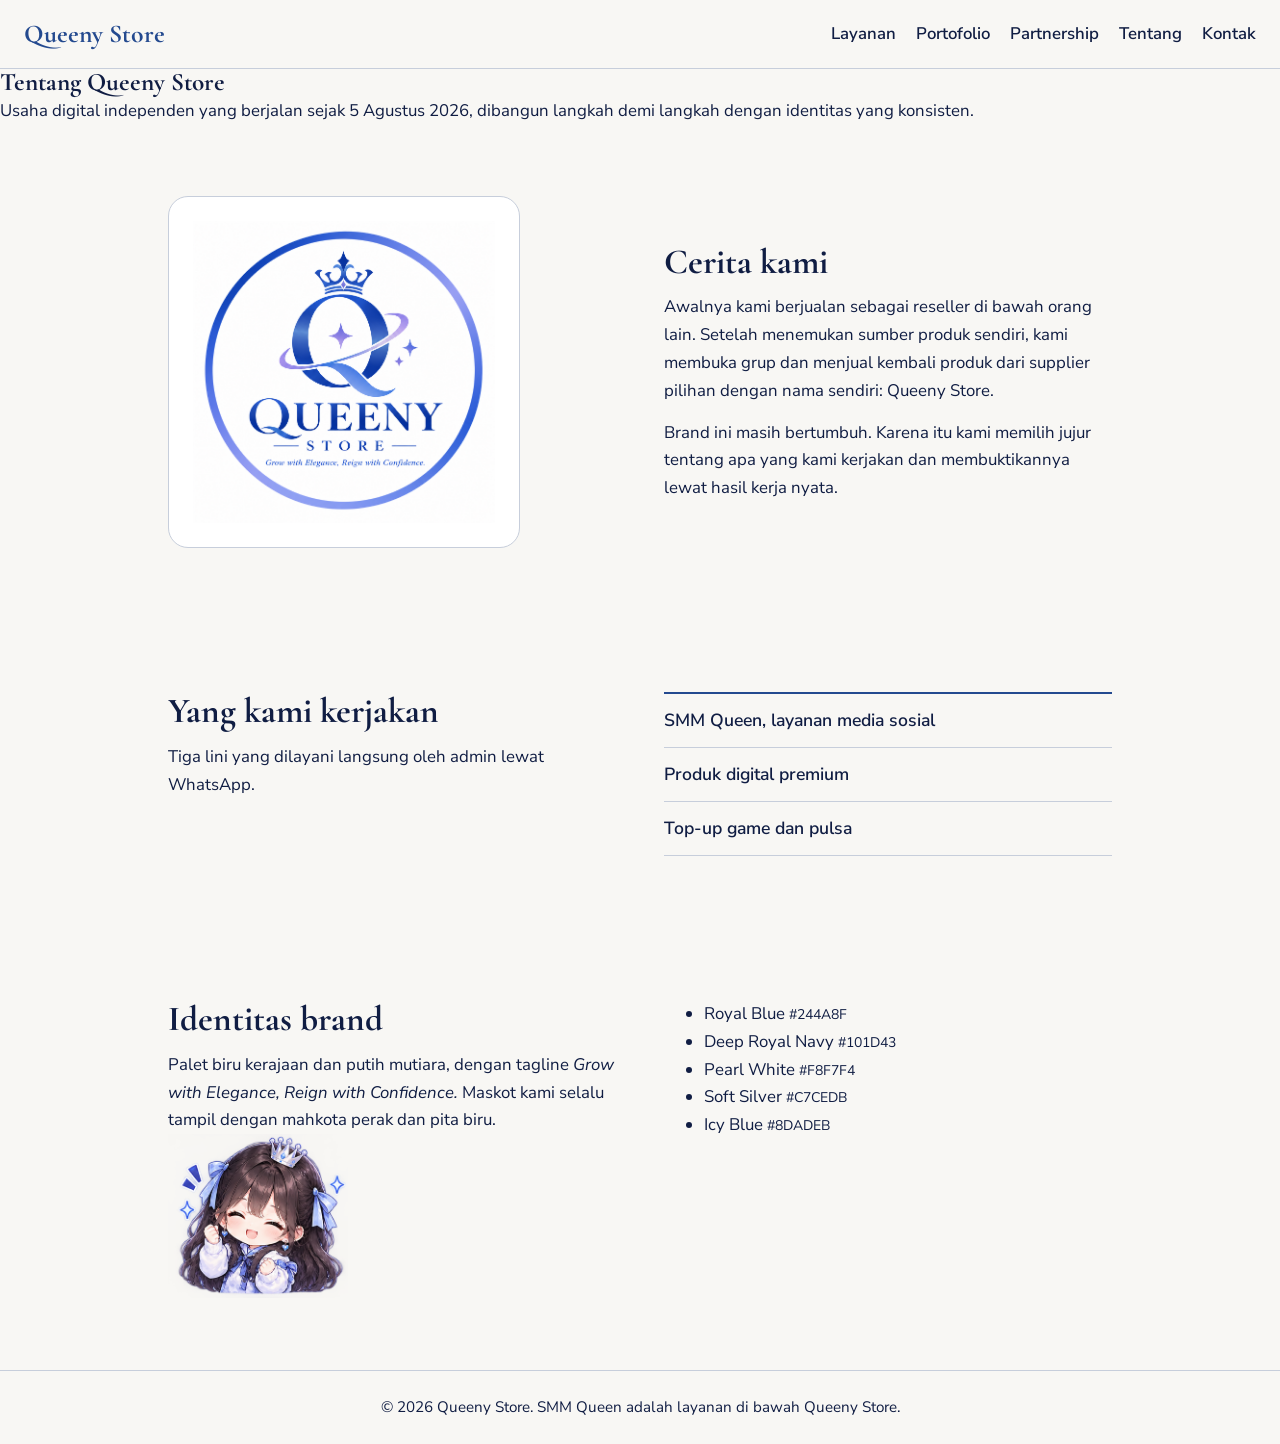
==== about.html @ 51b76607 "Create about.html" ====
<!DOCTYPE html>
<html lang="id">
<head>
  <meta charset="UTF-8">
  <meta name="viewport" content="width=device-width, initial-scale=1">
  <title>Tentang Queeny Store | SMM Queen</title>
  <meta name="description" content="Kenali Queeny Store, usaha digital independen sejak 5 Agustus 2026 dengan layanan media sosial SMM Queen, produk digital premium, dan top-up game.">
  <meta name="theme-color" content="#101D43">
  <meta property="og:title" content="Tentang Queeny Store">
  <meta property="og:description" content="Cerita, layanan, dan identitas brand Queeny Store.">
  <meta property="og:type" content="website">
  <link rel="icon" href="assets/favicon/favicon.ico" sizes="48x48">
  <link rel="icon" type="image/png" sizes="32x32" href="assets/favicon/favicon-32.png">
  <link rel="apple-touch-icon" href="assets/favicon/apple-touch-icon.png">
  <link rel="preconnect" href="https://fonts.googleapis.com">
  <link rel="preconnect" href="https://fonts.gstatic.com" crossorigin>
  <link href="https://fonts.googleapis.com/css2?family=Cormorant+Garamond:wght@600;700&family=Nunito+Sans:wght@400;600&display=swap" rel="stylesheet">
  <link rel="stylesheet" href="css/style.css">
  <link rel="stylesheet" href="css/inner.css">
</head>
<body>

  <header class="site-header">
    <a class="wordmark" href="index.html">Queeny Store</a>
    <nav aria-label="Menu utama">
      <a href="services.html">Layanan</a>
      <a href="portfolio.html">Portofolio</a>
      <a href="partnership.html">Partnership</a>
      <a href="about.html" aria-current="page">Tentang</a>
      <a href="contact.html">Kontak</a>
    </nav>
  </header>

  <main>
    <section class="page-intro">
      <h1>Tentang Queeny Store</h1>
      <p>Usaha digital independen yang berjalan sejak 5 Agustus 2026, dibangun langkah demi langkah dengan identitas yang konsisten.</p>
    </section>

    <section class="section split about">
      <div class="logo-panel">
        <img src="assets/logo/logo-queeny-store.png" alt="Logo Queeny Store: huruf Q bermahkota dengan cincin orbit dan bintang" width="320" height="320">
      </div>
      <div>
        <h2>Cerita kami</h2>
        <p>Awalnya kami berjualan sebagai reseller di bawah orang lain. Setelah menemukan sumber produk sendiri, kami membuka grup dan menjual kembali produk dari supplier pilihan dengan nama sendiri: Queeny Store.</p>
        <p>Brand ini masih bertumbuh. Karena itu kami memilih jujur tentang apa yang kami kerjakan dan membuktikannya lewat hasil kerja nyata.</p>
      </div>
    </section>

    <div class="tint">
      <section class="section split">
        <div>
          <h2>Yang kami kerjakan</h2>
          <p>Tiga lini yang dilayani langsung oleh admin lewat WhatsApp.</p>
        </div>
        <ul class="platform-list">
          <li>SMM Queen, layanan media sosial</li>
          <li>Produk digital premium</li>
          <li>Top-up game dan pulsa</li>
        </ul>
      </section>
    </div>

    <section class="section split">
      <div>
        <h2>Identitas brand</h2>
        <p>Palet biru kerajaan dan putih mutiara, dengan tagline <em>Grow with Elegance, Reign with Confidence.</em> Maskot kami selalu tampil dengan mahkota perak dan pita biru.</p>
        <img class="mascot-small" src="assets/mascot/semangat-qieeny.png" alt="Maskot Queeny Store dengan semangat" width="180" height="180" loading="lazy">
      </div>
      <ul class="swatches" aria-label="Palet warna brand">
        <li><span class="sw" style="background:#244A8F"></span>Royal Blue <small>#244A8F</small></li>
        <li><span class="sw" style="background:#101D43"></span>Deep Royal Navy <small>#101D43</small></li>
        <li><span class="sw" style="background:#F8F7F4"></span>Pearl White <small>#F8F7F4</small></li>
        <li><span class="sw" style="background:#C7CEDB"></span>Soft Silver <small>#C7CEDB</small></li>
        <li><span class="sw" style="background:#8DADEB"></span>Icy Blue <small>#8DADEB</small></li>
      </ul>
    </section>
  </main>

  <footer class="site-footer">
    <p>&copy; 2026 Queeny Store. SMM Queen adalah layanan di bawah Queeny Store.</p>
  </footer>

</body>
</html>
---- css/style.css ----
/* ===== Warna brand Queeny Store ===== */
:root {
  --navy: #101D43;
  --blue: #244A8F;
  --icy: #8DADEB;
  --silver: #C7CEDB;
  --pearl: #F8F7F4;
  --display: "Cormorant Garamond", Georgia, serif;
  --body: "Nunito Sans", system-ui, sans-serif;
}

* { box-sizing: border-box; margin: 0; }
html { scroll-behavior: smooth; scroll-padding-top: 4rem; }

body {
  font-family: var(--body);
  font-size: 1.05rem;
  line-height: 1.65;
  color: var(--navy);
  background: var(--pearl);
}

img { max-width: 100%; height: auto; display: block; }
a { color: var(--blue); }
a:focus-visible { outline: 3px solid var(--icy); outline-offset: 3px; }

h1, h2 { font-family: var(--display); line-height: 1.1; }
h2 { font-size: 2.2rem; margin-bottom: 0.75rem; }
p + p { margin-top: 0.9rem; }

/* ===== Header ===== */
.site-header {
  position: sticky; top: 0; z-index: 10;
  display: flex; flex-wrap: wrap; align-items: center; justify-content: space-between;
  gap: 0.5rem 1.5rem;
  padding: 0.8rem 1.5rem;
  background: var(--pearl);
  border-bottom: 1px solid var(--silver);
}
.wordmark {
  font-family: var(--display); font-size: 1.6rem; font-weight: 700;
  color: var(--blue); text-decoration: none;
}
.site-header nav { display: flex; gap: 1.25rem; }
.site-header nav a { color: var(--navy); text-decoration: none; font-weight: 600; }
.site-header nav a:hover { color: var(--blue); text-decoration: underline; }

/* ===== Tombol ===== */
.actions { display: flex; flex-wrap: wrap; gap: 0.75rem; margin-top: 1.5rem; }
.btn {
  display: inline-block; padding: 0.7rem 1.3rem; border-radius: 999px;
  font-weight: 600; text-decoration: none; border: 2px solid transparent;
}
.btn-light { background: var(--icy); color: var(--navy); }
.btn-light:hover { background: var(--pearl); }
.btn-outline { border-color: var(--silver); color: var(--pearl); }
.btn-outline:hover { background: rgba(248, 247, 244, 0.12); }

/* ===== Hero ===== */
.hero {
  display: grid; grid-template-columns: 1.2fr 1fr; align-items: center; gap: 2rem;
  padding: 4rem 1.5rem; background: var(--navy); color: var(--pearl);
}
.hero-text { max-width: 36rem; margin-left: auto; }
.hero h1 { font-size: clamp(2.4rem, 5.5vw, 3.8rem); font-weight: 700; margin-bottom: 1rem; }
.hero p { color: var(--silver); }
.hero-mascot { width: min(100%, 380px); margin-right: auto; }

/* ===== Bagian umum ===== */
.section {
  max-width: 62rem; margin: 0 auto; padding: 4.5rem 1.5rem;
}
.split { display: grid; grid-template-columns: 1fr 1fr; gap: 3rem; align-items: start; }
.note { color: var(--blue); font-weight: 600; }

/* Daftar platform */
.platform-list { list-style: none; padding: 0; border-top: 2px solid var(--blue); }
.platform-list li {
  padding: 0.75rem 0; border-bottom: 1px solid var(--silver);
  font-weight: 600; font-size: 1.1rem;
}

/* Tentang */
.about { align-items: center; }
.logo-panel {
  background: #fff; border: 1px solid var(--silver); border-radius: 1.25rem;
  padding: 1.5rem; max-width: 22rem;
}

/* ===== Kontak ===== */
.contact {
  display: grid; grid-template-columns: auto 1fr; align-items: center; gap: 2.5rem;
  padding: 4rem 1.5rem; background: var(--navy); color: var(--pearl);
  justify-content: center;
}
.contact img { width: 220px; }
.contact p { color: var(--silver); }
.contact .phone { color: var(--pearl); font-weight: 600; margin-top: 0.9rem; }
.contact .email { color: var(--pearl); margin-top: 0.25rem; }
.contact .email a { color: var(--icy); }

/* ===== Footer ===== */
.site-footer {
  padding: 1.5rem; text-align: center; font-size: 0.95rem;
  background: var(--pearl); border-top: 1px solid var(--silver);
}

/* ===== Layar kecil ===== */
@media (max-width: 760px) {
  /* Menu: boleh turun ke baris kedua supaya tidak terpotong */
.site-header nav { flex-wrap: wrap; gap: 0.25rem 1.1rem; }

@media (max-width: 760px) {
  .site-header { position: static; padding: 0.75rem 1.25rem; }
  .site-header nav { font-size: 0.98rem; }
  .site-header nav a { padding: 0.4rem 0; }
}
  .hero, .split, .contact { grid-template-columns: 1fr; }
  .hero { padding: 2.5rem 1.25rem; text-align: left; }
  .hero-text { margin: 0; }
  .hero-mascot { margin: 0 auto; width: min(75%, 300px); order: -1; }
  .section { padding: 3rem 1.25rem; }
  .split { gap: 1.75rem; }
  .contact img { width: 160px; margin: 0 auto; }
}
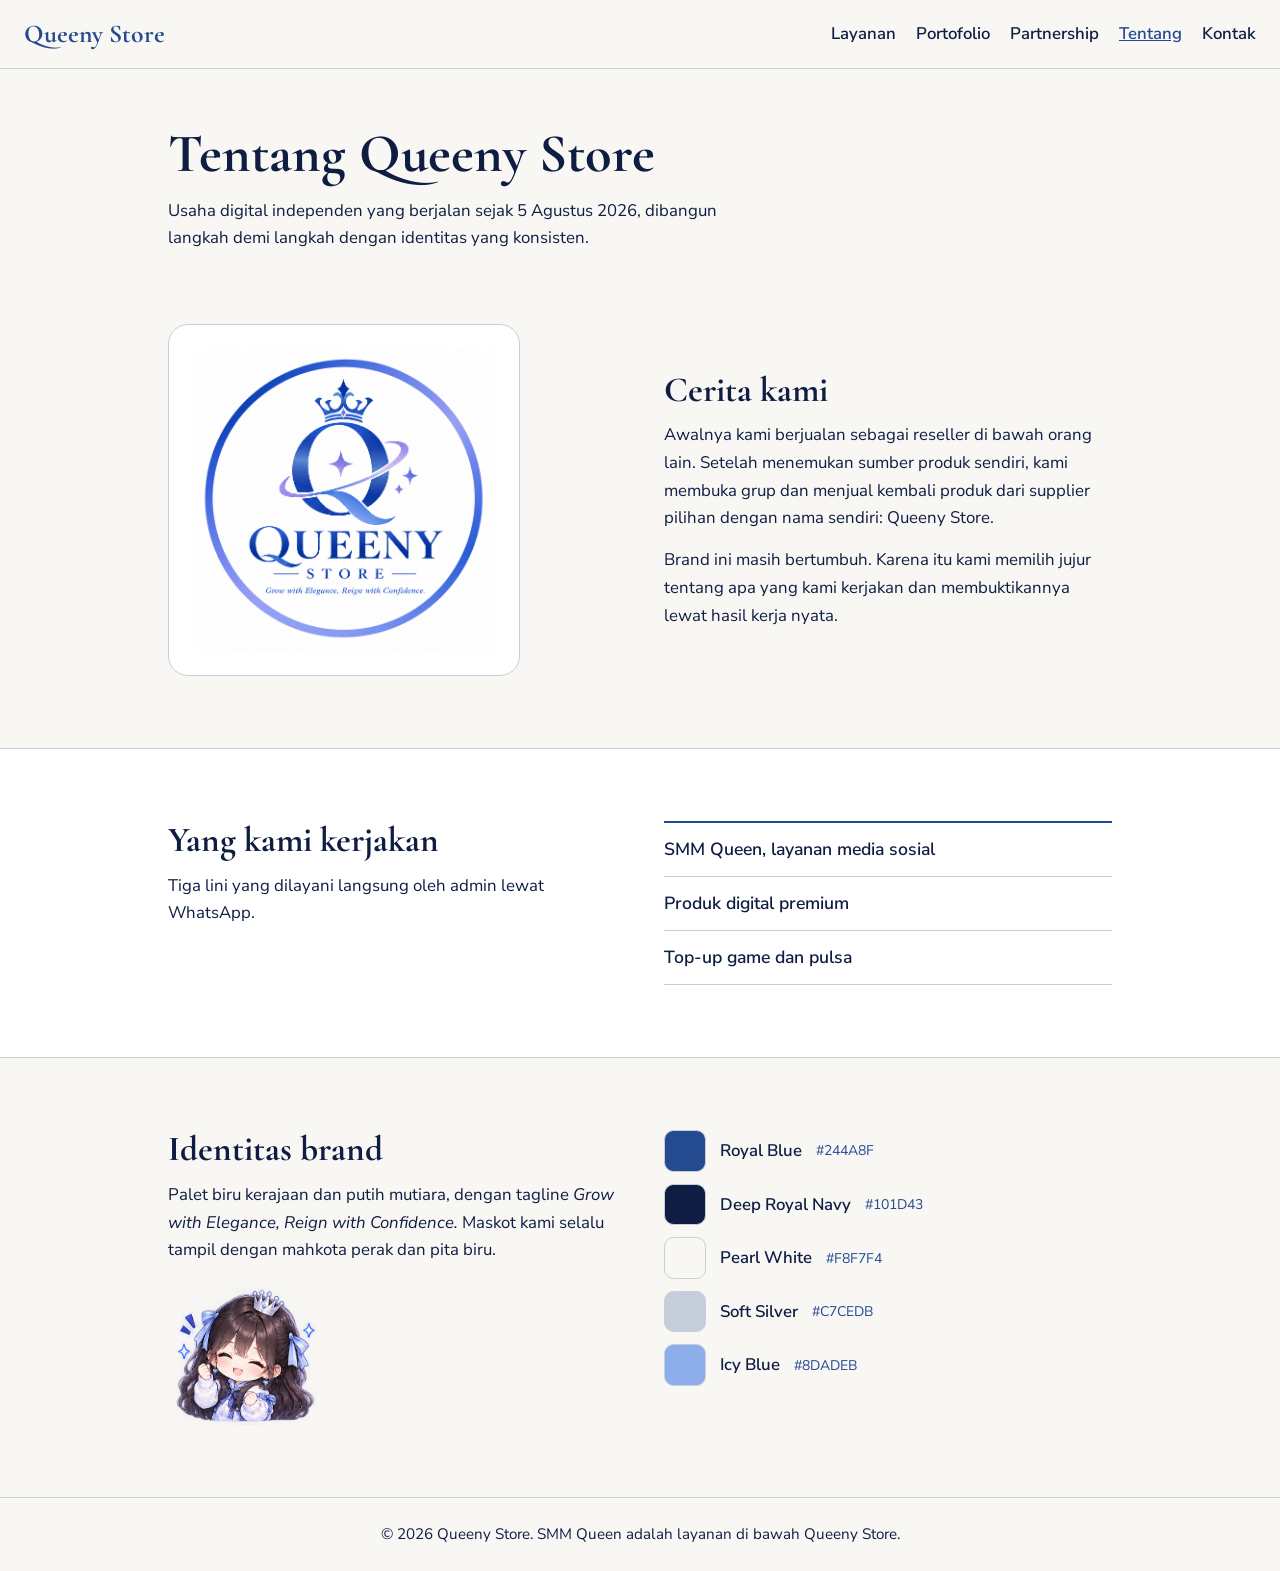
==== commit dd907e42: "Update about.html" ====
--- a/about.html
+++ b/about.html
@@ -81,6 +81,6 @@
   <footer class="site-footer">
     <p>&copy; 2026 Queeny Store. SMM Queen adalah layanan di bawah Queeny Store.</p>
   </footer>
-
+<script src="js/menu.js" defer></script>
 </body>
 </html>
--- a/css/style.css
+++ b/css/style.css
@@ -123,3 +123,46 @@
   .split { gap: 1.75rem; }
   .contact img { width: 160px; margin: 0 auto; }
 }
+
+/* ===== Menu sidebar (HP) ===== */
+.menu-toggle, .menu-overlay { display: none; }
+
+@media (max-width: 760px) {
+  .site-header { position: sticky; flex-wrap: nowrap; padding: 0.7rem 1.25rem; }
+
+  .js-menu .menu-toggle {
+    display: inline-flex; flex-direction: column; justify-content: center; gap: 5px;
+    position: relative; z-index: 40; width: 44px; height: 44px; padding: 0 10px;
+    background: none; border: 1px solid var(--silver); border-radius: 0.6rem; cursor: pointer;
+  }
+  .menu-toggle span { display: block; height: 2px; background: var(--navy); border-radius: 2px; transition: transform 0.25s, opacity 0.25s; }
+  .menu-open .menu-toggle span { background: var(--pearl); }
+  .menu-open .menu-toggle span:nth-child(1) { transform: translateY(7px) rotate(45deg); }
+  .menu-open .menu-toggle span:nth-child(2) { opacity: 0; }
+  .menu-open .menu-toggle span:nth-child(3) { transform: translateY(-7px) rotate(-45deg); }
+
+  .js-menu .site-header nav {
+    position: fixed; top: 0; right: 0; bottom: 0; z-index: 30;
+    width: min(78vw, 300px); padding: 4.5rem 1.5rem 1.5rem;
+    flex-direction: column; flex-wrap: nowrap; gap: 0;
+    background: var(--navy);
+    transform: translateX(100%); visibility: hidden;
+    transition: transform 0.25s ease, visibility 0s linear 0.25s;
+  }
+  .menu-open .site-header nav { transform: none; visibility: visible; transition: transform 0.25s ease; }
+
+  .js-menu .site-header nav a {
+    color: var(--pearl); padding: 0.85rem 0; font-size: 1.1rem; text-decoration: none;
+    border-bottom: 1px solid rgba(199, 206, 219, 0.25);
+  }
+  .js-menu .site-header nav a:hover { color: var(--icy); }
+  .js-menu .site-header nav a[aria-current="page"] { color: var(--icy); text-decoration: none; }
+
+  .menu-overlay {
+    display: block; position: fixed; inset: 0; z-index: 9;
+    background: rgba(16, 29, 67, 0.55); opacity: 0; visibility: hidden;
+    transition: opacity 0.25s, visibility 0s linear 0.25s;
+  }
+  .menu-open .menu-overlay { opacity: 1; visibility: visible; transition: opacity 0.25s; }
+  .menu-open body { overflow: hidden; }
+}
--- a/css/inner.css
+++ b/css/inner.css
@@ -0,0 +1,42 @@
+/* Gaya khusus halaman Tentang dan Kontak. Warna dan huruf memakai variabel dari style.css */
+
+.site-header nav a[aria-current="page"] { color: var(--blue); text-decoration: underline; }
+
+.page-intro { max-width: 62rem; margin: 0 auto; padding: 3.5rem 1.5rem 0; }
+.page-intro h1 { font-size: clamp(2.4rem, 5vw, 3.4rem); }
+.page-intro p { max-width: 38rem; margin-top: 0.75rem; }
+
+.tint { background: #fff; border-top: 1px solid var(--silver); border-bottom: 1px solid var(--silver); }
+.mascot-small { width: 150px; margin-top: 1.5rem; }
+.btn-blue { background: var(--blue); color: var(--pearl); cursor: pointer; font: inherit; font-weight: 600; }
+.btn-blue:hover { background: var(--navy); }
+
+/* Palet warna */
+.swatches { list-style: none; padding: 0; display: grid; gap: 0.75rem; }
+.swatches li { display: flex; align-items: center; gap: 0.9rem; font-weight: 600; }
+.swatches small { color: var(--blue); font-weight: 400; }
+.sw { width: 2.6rem; height: 2.6rem; border-radius: 0.6rem; border: 1px solid var(--silver); flex-shrink: 0; }
+
+/* Daftar kontak */
+.contact-list { list-style: none; padding: 0; border-top: 2px solid var(--blue); }
+.contact-list li { padding: 0.8rem 0; border-bottom: 1px solid var(--silver); display: flex; flex-direction: column; }
+
+/* Formulir */
+.msg-form { display: grid; gap: 0.4rem; margin-top: 1.25rem; }
+.msg-form label { font-weight: 600; margin-top: 0.6rem; }
+.msg-form input, .msg-form select, .msg-form textarea {
+  font: inherit; color: var(--navy); background: #fff;
+  padding: 0.65rem 0.8rem; border: 1px solid var(--silver); border-radius: 0.6rem;
+}
+.msg-form input:focus-visible, .msg-form select:focus-visible, .msg-form textarea:focus-visible {
+  outline: 3px solid var(--icy); outline-offset: 1px;
+}
+.msg-form button { justify-self: start; margin-top: 1rem; }
+
+@media (max-width: 760px) {
+  .page-intro { padding: 2.5rem 1.25rem 0; }
+  /* Menu boleh turun ke baris kedua dan tidak menempel di HP */
+  .site-header { position: static; padding: 0.75rem 1.25rem; }
+  .site-header nav { flex-wrap: wrap; gap: 0.25rem 1.1rem; }
+  .site-header nav a { padding: 0.4rem 0; }
+}
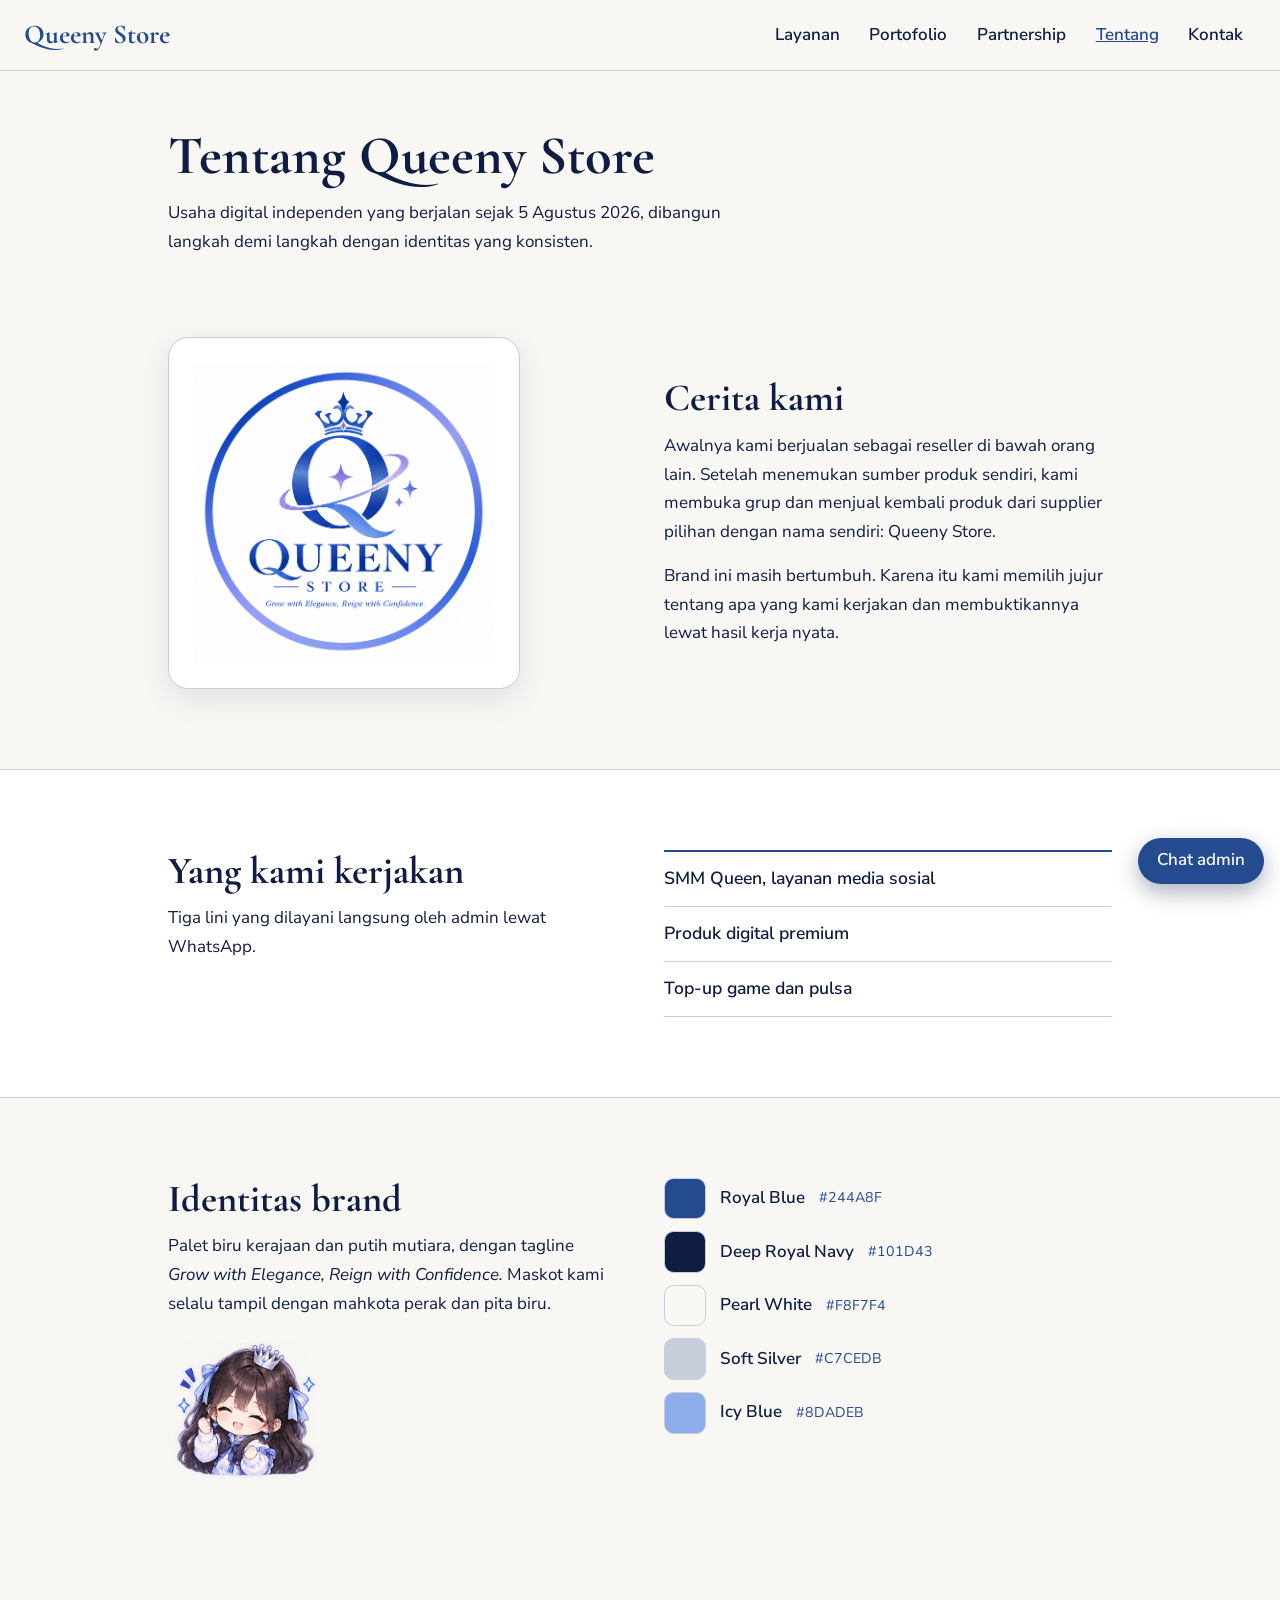
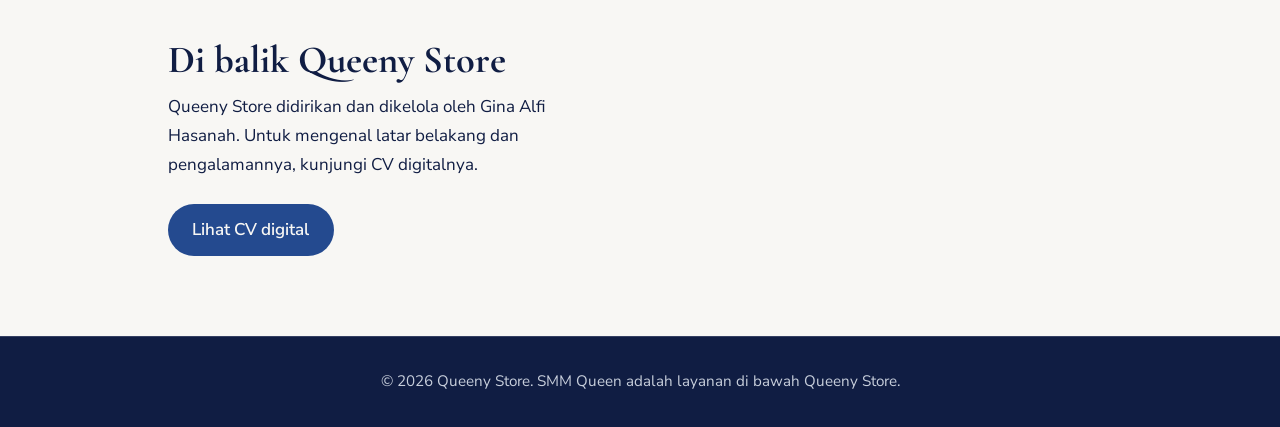
==== commit 6a72604b: "Update about.html" ====
--- a/about.html
+++ b/about.html
@@ -76,6 +76,15 @@
         <li><span class="sw" style="background:#8DADEB"></span>Icy Blue <small>#8DADEB</small></li>
       </ul>
     </section>
+    <section class="section split">
+  <div>
+    <h2>Di balik Queeny Store</h2>
+    <p>Queeny Store didirikan dan dikelola oleh Gina Alfi Hasanah. Untuk mengenal latar belakang dan pengalamannya, kunjungi CV digitalnya.</p>
+    <div class="actions">
+      <a class="btn btn-blue" href="https://digital-cv-gina-alfi-hasanah.vercel.app" target="_blank" rel="noopener">Lihat CV digital</a>
+    </div>
+  </div>
+</section>
   </main>
 
   <footer class="site-footer">
--- a/css/style.css
+++ b/css/style.css
@@ -1,135 +1,153 @@
-/* ===== Warna brand Queeny Store ===== */
+/* ===== Queeny Store: gaya utama (dipakai semua halaman) ===== */
 :root {
-  --navy: #101D43;
-  --blue: #244A8F;
-  --icy: #8DADEB;
-  --silver: #C7CEDB;
-  --pearl: #F8F7F4;
+  --navy: #101D43; --blue: #244A8F; --icy: #8DADEB; --silver: #C7CEDB; --pearl: #F8F7F4;
   --display: "Cormorant Garamond", Georgia, serif;
   --body: "Nunito Sans", system-ui, sans-serif;
+  --radius: 1.1rem;
+  --shadow: 0 10px 30px rgba(16, 29, 67, 0.10);
 }
-
 * { box-sizing: border-box; margin: 0; }
-html { scroll-behavior: smooth; scroll-padding-top: 4rem; }
-
-body {
-  font-family: var(--body);
-  font-size: 1.05rem;
-  line-height: 1.65;
-  color: var(--navy);
-  background: var(--pearl);
-}
-
+html { scroll-behavior: smooth; scroll-padding-top: 5rem; }
+html { overflow-x: hidden; overflow-x: clip; } /* cegah halaman bergeser ke samping */
+body { font-family: var(--body); font-size: 1.0625rem; line-height: 1.7; color: var(--navy); background: var(--pearl); }
 img { max-width: 100%; height: auto; display: block; }
 a { color: var(--blue); }
-a:focus-visible { outline: 3px solid var(--icy); outline-offset: 3px; }
-
-h1, h2 { font-family: var(--display); line-height: 1.1; }
-h2 { font-size: 2.2rem; margin-bottom: 0.75rem; }
+a:focus-visible, button:focus-visible { outline: 3px solid var(--icy); outline-offset: 3px; }
+h1, h2, h3 { font-family: var(--display); line-height: 1.1; }
+h2 { font-size: clamp(1.9rem, 4vw, 2.4rem); margin-bottom: 0.75rem; }
+h3 { font-size: 1.5rem; margin-bottom: 0.4rem; }
 p + p { margin-top: 0.9rem; }
 
 /* ===== Header ===== */
 .site-header {
   position: sticky; top: 0; z-index: 10;
-  display: flex; flex-wrap: wrap; align-items: center; justify-content: space-between;
-  gap: 0.5rem 1.5rem;
-  padding: 0.8rem 1.5rem;
-  background: var(--pearl);
+  display: flex; flex-wrap: wrap; align-items: center; justify-content: space-between; gap: 0.5rem 1.5rem;
+  padding: 0.75rem 1.5rem;
+  background: rgba(248, 247, 244, 0.92); backdrop-filter: blur(10px);
   border-bottom: 1px solid var(--silver);
 }
-.wordmark {
-  font-family: var(--display); font-size: 1.6rem; font-weight: 700;
-  color: var(--blue); text-decoration: none;
-}
-.site-header nav { display: flex; gap: 1.25rem; }
-.site-header nav a { color: var(--navy); text-decoration: none; font-weight: 600; }
-.site-header nav a:hover { color: var(--blue); text-decoration: underline; }
+.wordmark { font-family: var(--display); font-size: 1.7rem; font-weight: 700; color: var(--blue); text-decoration: none; }
+.site-header nav { display: flex; gap: 0.25rem; }
+.site-header nav a { color: var(--navy); text-decoration: none; font-weight: 600; padding: 0.45rem 0.8rem; border-radius: 999px; transition: background 0.2s; }
+.site-header nav a:hover { background: rgba(36, 74, 143, 0.09); color: var(--blue); }
 
 /* ===== Tombol ===== */
 .actions { display: flex; flex-wrap: wrap; gap: 0.75rem; margin-top: 1.5rem; }
 .btn {
-  display: inline-block; padding: 0.7rem 1.3rem; border-radius: 999px;
-  font-weight: 600; text-decoration: none; border: 2px solid transparent;
+  display: inline-flex; align-items: center; justify-content: center; min-height: 46px;
+  padding: 0.6rem 1.4rem; border-radius: 999px; border: 2px solid transparent;
+  font-weight: 600; text-decoration: none; transition: transform 0.2s, background 0.2s;
 }
+.btn:hover { transform: translateY(-2px); }
 .btn-light { background: var(--icy); color: var(--navy); }
 .btn-light:hover { background: var(--pearl); }
 .btn-outline { border-color: var(--silver); color: var(--pearl); }
 .btn-outline:hover { background: rgba(248, 247, 244, 0.12); }
+.btn-blue { background: var(--blue); color: var(--pearl); }
+.btn-blue:hover { background: var(--navy); }
+.btn-ghost { border-color: var(--blue); color: var(--blue); }
+.btn-ghost:hover { background: rgba(36, 74, 143, 0.08); }
 
 /* ===== Hero ===== */
 .hero {
+  position: relative; overflow: hidden;
   display: grid; grid-template-columns: 1.2fr 1fr; align-items: center; gap: 2rem;
-  padding: 4rem 1.5rem; background: var(--navy); color: var(--pearl);
+  padding: 5rem 1.5rem; color: var(--pearl);
+  background: radial-gradient(circle at 78% 30%, rgba(141, 173, 235, 0.30), transparent 48%), linear-gradient(160deg, var(--navy), #17295F);
 }
-.hero-text { max-width: 36rem; margin-left: auto; }
-.hero h1 { font-size: clamp(2.4rem, 5.5vw, 3.8rem); font-weight: 700; margin-bottom: 1rem; }
+.hero-text { max-width: 36rem; margin-left: auto; position: relative; }
+.hero h1 { font-size: clamp(2.5rem, 5.5vw, 4rem); font-weight: 700; margin-bottom: 1rem; }
 .hero p { color: var(--silver); }
-.hero-mascot { width: min(100%, 380px); margin-right: auto; }
+.chips { display: flex; flex-wrap: wrap; gap: 0.5rem; list-style: none; padding: 0; margin-top: 1.75rem; }
+.chips li { font-size: 0.92rem; padding: 0.3rem 0.85rem; border: 1px solid rgba(199, 206, 219, 0.45); border-radius: 999px; color: var(--pearl); }
+.hero-art { position: relative; margin-right: auto; width: min(100%, 380px); }
+.hero-art::before { content: ""; position: absolute; inset: 8% 6%; border-radius: 50%; background: radial-gradient(circle, rgba(248, 247, 244, 0.22), transparent 70%); }
+.hero-mascot { position: relative; width: 100%; filter: drop-shadow(0 14px 24px rgba(0, 0, 0, 0.28)); }
+.bubble {
+  position: absolute; top: 4%; left: -6%; z-index: 1; max-width: 11rem;
+  padding: 0.55rem 0.95rem; border-radius: 1rem 1rem 1rem 0.2rem;
+  background: var(--pearl); color: var(--navy); font-weight: 600; font-size: 0.95rem; line-height: 1.4; box-shadow: var(--shadow);
+}
 
 /* ===== Bagian umum ===== */
-.section {
-  max-width: 62rem; margin: 0 auto; padding: 4.5rem 1.5rem;
-}
+.section { max-width: 62rem; margin: 0 auto; padding: 5rem 1.5rem; }
+.section-head { max-width: 62rem; margin: 0 auto; padding: 5rem 1.5rem 0; }
+.section-head p { max-width: 36rem; }
 .split { display: grid; grid-template-columns: 1fr 1fr; gap: 3rem; align-items: start; }
 .note { color: var(--blue); font-weight: 600; }
 
+/* Kartu kategori */
+.tiles { max-width: 62rem; margin: 0 auto; padding: 2rem 1.5rem 5rem; display: grid; grid-template-columns: repeat(3, 1fr); gap: 1.25rem; }
+.tile {
+  display: flex; flex-direction: column; padding: 1.6rem; background: #fff;
+  border: 1px solid var(--silver); border-top: 5px solid var(--blue); border-radius: var(--radius);
+  text-decoration: none; color: var(--navy); transition: transform 0.2s, box-shadow 0.2s;
+}
+.tile:nth-child(2) { border-top-color: var(--navy); }
+.tile:nth-child(3) { border-top-color: var(--icy); }
+.tile:hover { transform: translateY(-4px); box-shadow: var(--shadow); }
+.tile p { flex: 1; }
+.tile span { margin-top: 1rem; color: var(--blue); font-weight: 600; }
+
+/* Cara pesan */
+.how { background: #fff; border-top: 1px solid var(--silver); border-bottom: 1px solid var(--silver); }
+.steps { list-style: none; padding: 0; margin-top: 2rem; display: grid; grid-template-columns: repeat(3, 1fr); gap: 2rem; counter-reset: langkah; }
+.steps li { counter-increment: langkah; }
+.steps li::before { content: counter(langkah); display: block; font-family: var(--display); font-size: 3.4rem; line-height: 1; color: var(--icy); }
+.steps strong { display: block; font-size: 1.1rem; margin: 0.4rem 0 0.2rem; }
+
 /* Daftar platform */
 .platform-list { list-style: none; padding: 0; border-top: 2px solid var(--blue); }
-.platform-list li {
-  padding: 0.75rem 0; border-bottom: 1px solid var(--silver);
-  font-weight: 600; font-size: 1.1rem;
-}
+.platform-list li { padding: 0.75rem 0; border-bottom: 1px solid var(--silver); font-weight: 600; font-size: 1.1rem; }
 
 /* Tentang */
 .about { align-items: center; }
-.logo-panel {
-  background: #fff; border: 1px solid var(--silver); border-radius: 1.25rem;
-  padding: 1.5rem; max-width: 22rem;
-}
+.logo-panel { background: #fff; border: 1px solid var(--silver); border-radius: 1.25rem; padding: 1.5rem; max-width: 22rem; box-shadow: var(--shadow); }
 
 /* ===== Kontak ===== */
 .contact {
-  display: grid; grid-template-columns: auto 1fr; align-items: center; gap: 2.5rem;
-  padding: 4rem 1.5rem; background: var(--navy); color: var(--pearl);
-  justify-content: center;
+  display: grid; grid-template-columns: auto 1fr; align-items: center; justify-content: center; gap: 2.5rem;
+  padding: 4.5rem 1.5rem; color: var(--pearl);
+  background: radial-gradient(circle at 15% 40%, rgba(141, 173, 235, 0.25), transparent 45%), var(--navy);
 }
-.contact img { width: 220px; }
+.contact img { width: 220px; filter: drop-shadow(0 12px 20px rgba(0, 0, 0, 0.25)); }
 .contact p { color: var(--silver); }
 .contact .phone { color: var(--pearl); font-weight: 600; margin-top: 0.9rem; }
 .contact .email { color: var(--pearl); margin-top: 0.25rem; }
 .contact .email a { color: var(--icy); }
 
 /* ===== Footer ===== */
-.site-footer {
-  padding: 1.5rem; text-align: center; font-size: 0.95rem;
-  background: var(--pearl); border-top: 1px solid var(--silver);
+.site-footer { padding: 2rem 1.5rem; text-align: center; font-size: 0.95rem; background: var(--navy); color: var(--silver); border-top: 1px solid rgba(199, 206, 219, 0.2); }
+
+/* ===== Tombol WhatsApp melayang (dibuat oleh js/menu.js) ===== */
+.wa-float {
+  position: fixed; right: 1rem; bottom: 1rem; z-index: 8;
+  display: inline-flex; align-items: center; min-height: 46px; padding: 0.55rem 1.2rem;
+  border-radius: 999px; background: var(--blue); color: var(--pearl); font-weight: 600; text-decoration: none;
+  box-shadow: 0 8px 22px rgba(16, 29, 67, 0.35); transition: transform 0.2s, background 0.2s;
 }
-
-/* ===== Layar kecil ===== */
-@media (max-width: 760px) {
-  /* Menu: boleh turun ke baris kedua supaya tidak terpotong */
-.site-header nav { flex-wrap: wrap; gap: 0.25rem 1.1rem; }
-
-@media (max-width: 760px) {
-  .site-header { position: static; padding: 0.75rem 1.25rem; }
-  .site-header nav { font-size: 0.98rem; }
-  .site-header nav a { padding: 0.4rem 0; }
-}
-  .hero, .split, .contact { grid-template-columns: 1fr; }
-  .hero { padding: 2.5rem 1.25rem; text-align: left; }
-  .hero-text { margin: 0; }
-  .hero-mascot { margin: 0 auto; width: min(75%, 300px); order: -1; }
-  .section { padding: 3rem 1.25rem; }
-  .split { gap: 1.75rem; }
-  .contact img { width: 160px; margin: 0 auto; }
-}
+.wa-float:hover { background: var(--navy); transform: translateY(-2px); }
+.wa-float:focus-visible { outline-color: var(--icy); }
 
 /* ===== Menu sidebar (HP) ===== */
 .menu-toggle, .menu-overlay { display: none; }
 
 @media (max-width: 760px) {
-  .site-header { position: sticky; flex-wrap: nowrap; padding: 0.7rem 1.25rem; }
+  .hero, .split, .contact, .tiles, .steps { grid-template-columns: 1fr; }
+  .hero { padding: 2.5rem 1.25rem 3rem; }
+  .hero-text { margin: 0; }
+  .hero-art { margin: 0 auto; width: min(70%, 290px); order: -1; }
+  .bubble { left: 0; top: 0; font-size: 0.88rem; }
+  .section { padding: 3.25rem 1.25rem; }
+  .section-head { padding: 3.25rem 1.25rem 0; }
+  .tiles { padding: 1.5rem 1.25rem 3.25rem; }
+  .split { gap: 1.75rem; }
+  .steps { gap: 1.5rem; }
+  .contact { padding: 3rem 1.25rem; gap: 1.5rem; }
+  .contact img { width: 150px; margin: 0 auto; }
+  .site-footer { padding-bottom: 5rem; }
 
+  .site-header { flex-wrap: nowrap; padding: 0.7rem 1.25rem; background: var(--pearl); backdrop-filter: none; }
   .js-menu .menu-toggle {
     display: inline-flex; flex-direction: column; justify-content: center; gap: 5px;
     position: relative; z-index: 40; width: 44px; height: 44px; padding: 0 10px;
@@ -144,18 +162,13 @@
   .js-menu .site-header nav {
     position: fixed; top: 0; right: 0; bottom: 0; z-index: 30;
     width: min(78vw, 300px); padding: 4.5rem 1.5rem 1.5rem;
-    flex-direction: column; flex-wrap: nowrap; gap: 0;
-    background: var(--navy);
+    flex-direction: column; flex-wrap: nowrap; gap: 0; background: var(--navy);
     transform: translateX(100%); visibility: hidden;
     transition: transform 0.25s ease, visibility 0s linear 0.25s;
   }
   .menu-open .site-header nav { transform: none; visibility: visible; transition: transform 0.25s ease; }
-
-  .js-menu .site-header nav a {
-    color: var(--pearl); padding: 0.85rem 0; font-size: 1.1rem; text-decoration: none;
-    border-bottom: 1px solid rgba(199, 206, 219, 0.25);
-  }
-  .js-menu .site-header nav a:hover { color: var(--icy); }
+  .js-menu .site-header nav a { color: var(--pearl); padding: 0.85rem 0; border-radius: 0; font-size: 1.1rem; border-bottom: 1px solid rgba(199, 206, 219, 0.25); }
+  .js-menu .site-header nav a:hover { background: none; color: var(--icy); }
   .js-menu .site-header nav a[aria-current="page"] { color: var(--icy); text-decoration: none; }
 
   .menu-overlay {
@@ -164,5 +177,9 @@
     transition: opacity 0.25s, visibility 0s linear 0.25s;
   }
   .menu-open .menu-overlay { opacity: 1; visibility: visible; transition: opacity 0.25s; }
-  .menu-open body { overflow: hidden; }
+  html.menu-open { overflow: hidden; }
 }
+
+@media (prefers-reduced-motion: reduce) {
+  * { transition: none !important; scroll-behavior: auto !important; }
+}
